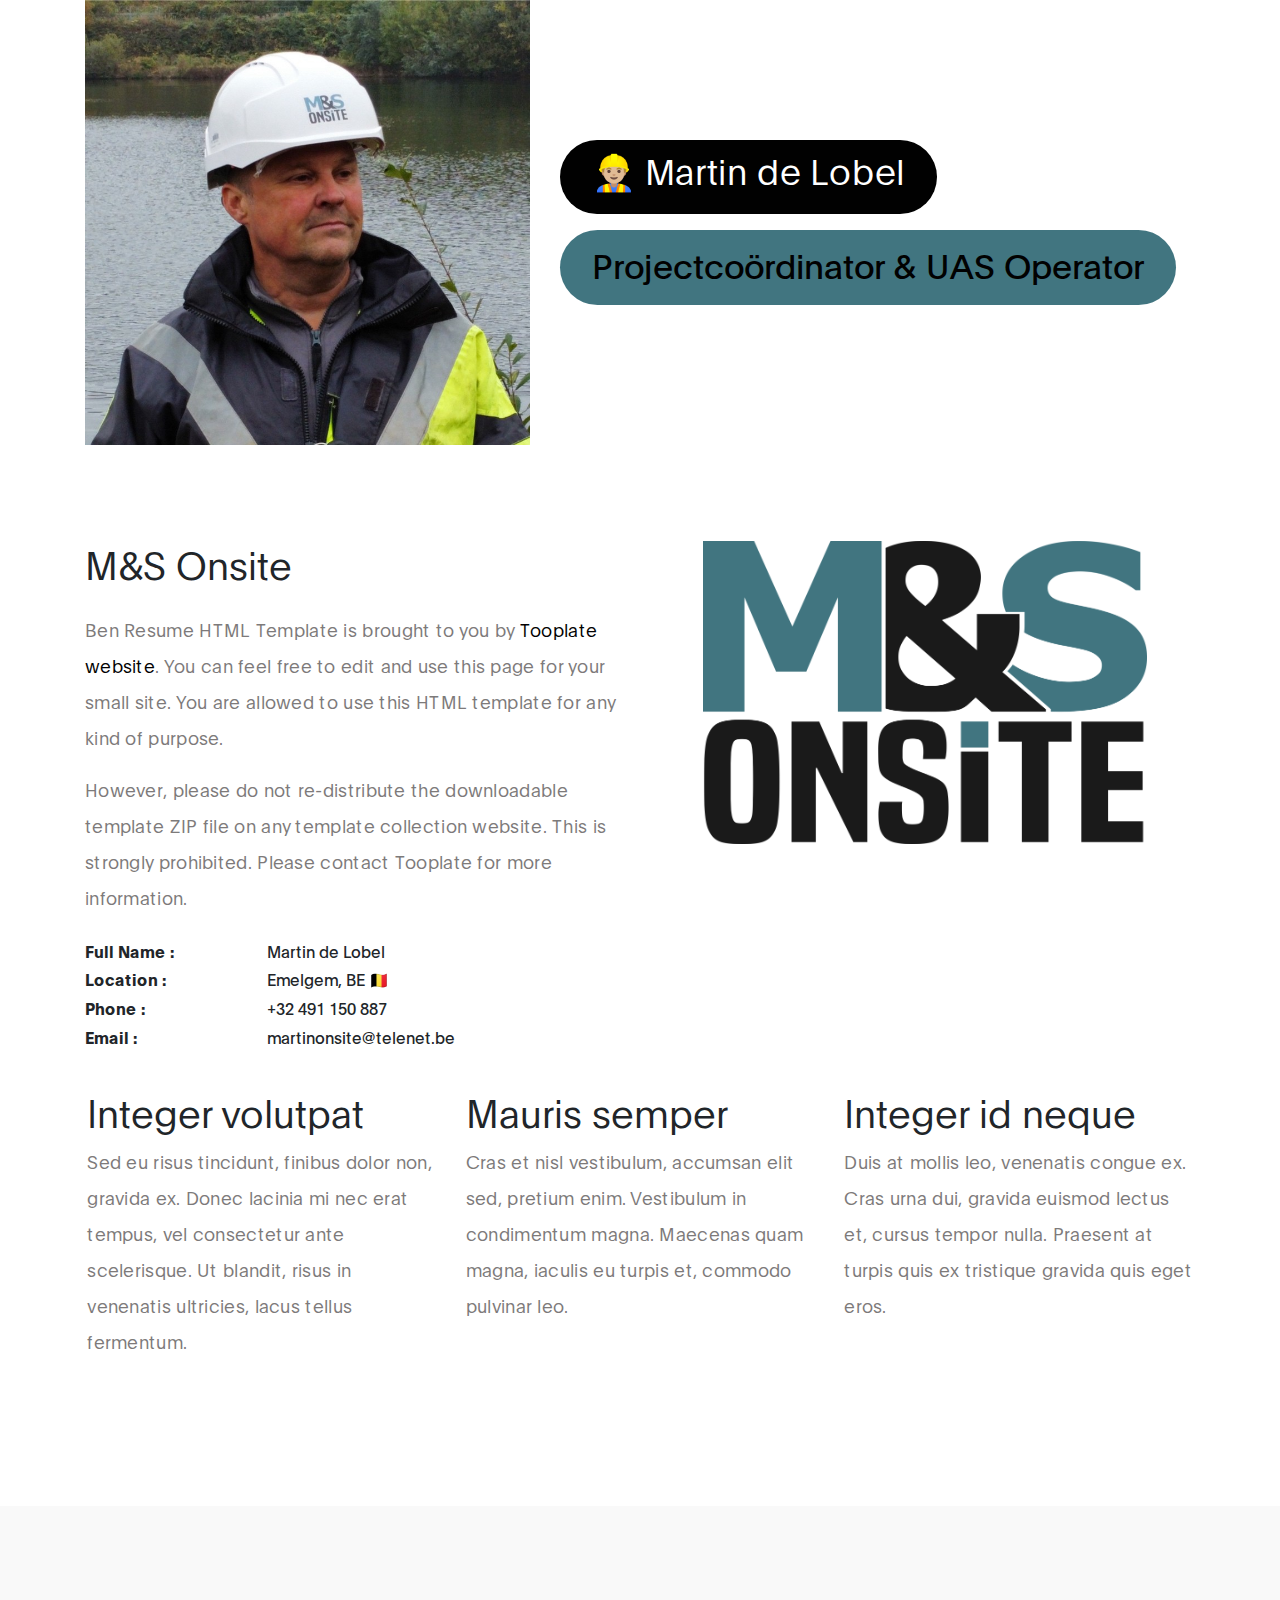
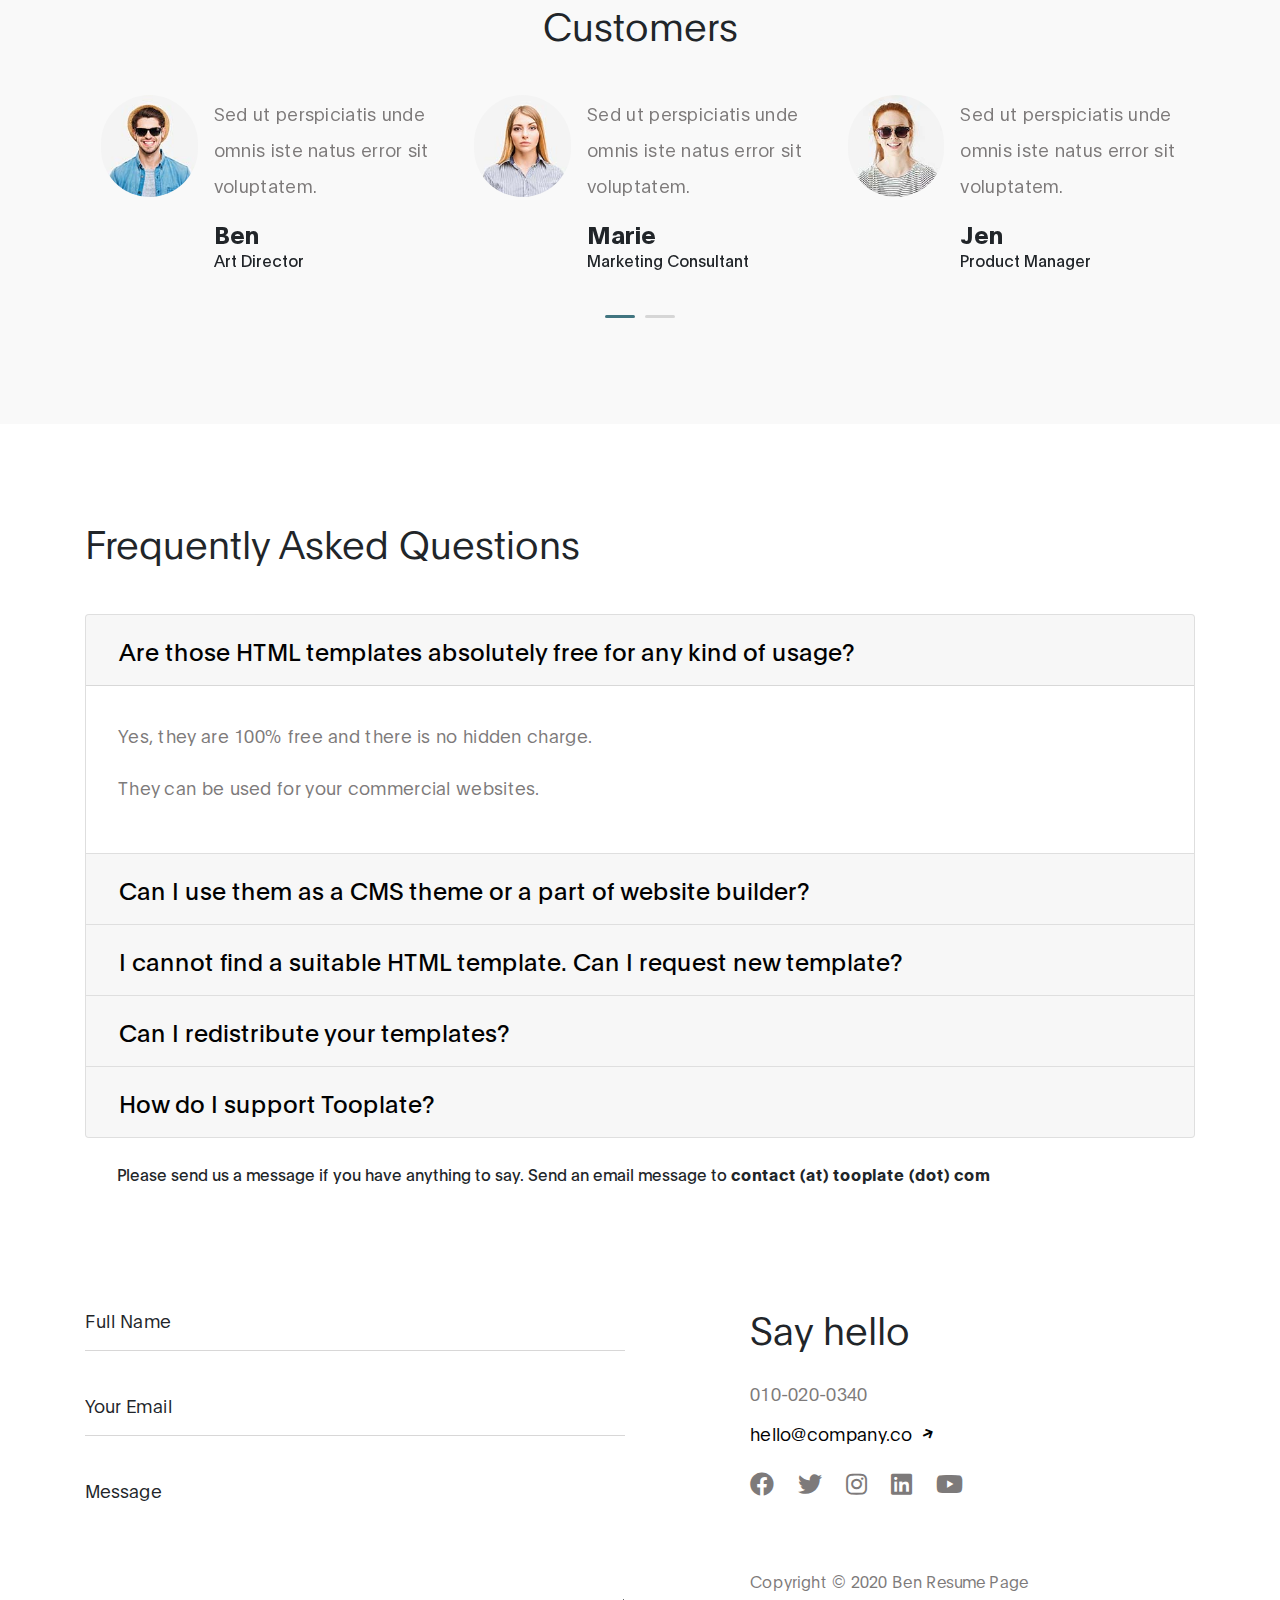
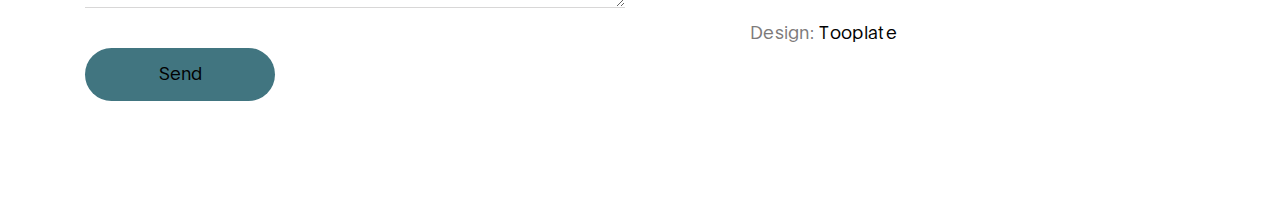
==== msonsitewebsite/index.html @ b3b1da07 "Add files via upload" ====
<!DOCTYPE html>
<html lang="en">
<head>

     <title>M&S Onsite - Profile HTML Page</title>

     <meta charset="UTF-8">
     <meta http-equiv="X-UA-Compatible" content="IE=Edge">
     <meta name="description" content="">
     <meta name="keywords" content="">
     <meta name="author" content="Tooplate">
     <meta name="viewport" content="width=device-width, initial-scale=1, maximum-scale=1">

     <link rel="stylesheet" href="css/bootstrap.min.css">
     <link rel="stylesheet" href="css/all.min.css">
     <link rel="stylesheet" href="css/owl.carousel.min.css">
     <link rel="stylesheet" href="css/owl.theme.default.min.css">

     <!-- MAIN CSS -->
     <link rel="stylesheet" href="css/tooplate-ben-resume-style.css">
<!--
Tooplate 2120 Ben Resume
https://www.tooplate.com/view/2120-ben-resume
-->
</head>

<body data-spy="scroll" data-target="#navbarNav" data-offset="50">

    <!-- MENU BAR -->
    <nav class="navbar navbar-expand-lg">
        <div class="container">

            <a class="navbar-brand" href="#">
                M&S Onsite
            </a>

            <button class="navbar-toggler" type="button" data-toggle="collapse" data-target="#navbarNav" aria-controls="navbarNav" aria-expanded="false" aria-label="Toggle navigation">
                <span class="navbar-toggler-icon"></span>
            </button>

            <div class="collapse navbar-collapse" id="navbarNav">
                <ul class="navbar-nav mx-auto">
                    <li class="nav-item">
                        <a href="#intro" class="nav-link smoothScroll">Introduction</a>
                    </li>

                    <li class="nav-item">
                        <a href="#about" class="nav-link smoothScroll">About Me</a>
                    </li>

                    <li class="nav-item">
                        <a href="#customers" class="nav-link smoothScroll">Customers</a>
                    </li>

                    <li class="nav-item">
                        <a href="#contact" class="nav-link smoothScroll">Contact</a>
                    </li>
                </ul>

                <div class="mt-lg-0 mt-3 mb-4 mb-lg-0">
                    <a href="#" class="custom-btn btn" download>Download CV</a>
                </div>
            </div>

        </div>
    </nav>


    <!-- HERO -->
    <section class="hero d-flex flex-column justify-content-center align-items-center" id="intro">

         <div class="container">
            <div class="row">

                  <div class="mx-auto col-lg-5 col-md-5 col-10">
                      <img src="images/mdl_pf.jpeg" class="img-fluid" alt="Ben Resume HTML Template">
                  </div>

                   <div class="d-flex flex-column justify-content-center align-items-center col-lg-7 col-md-7 col-12">
                        <div class="hero-text">

                            <h1 class="hero-title">👷🏼‍♂️ Martin de Lobel</h1>

                            <a href="#" class="email-link">
                                Projectcoördinator & UAS Operator
                            </a>
                          
                        </div>
                    </div>

            </div>
        </div>
    </section>


    <section class="about section-padding" id="about">
        <div class="container">
            <div class="row">

                <div class="col-lg-6 col-md-6 col-12">
                    <h3 class="mb-4">M&S Onsite</h3>

                    <p>Ben Resume HTML Template is brought to you by <a rel="nofollow" href="https://www.tooplate.com" target="_parent">Tooplate website</a>. You can feel free to edit and use this page for your small site. You are allowed to use this HTML template for any kind of purpose.</p>

                    <p>However, please do not re-distribute the downloadable template ZIP file on any template collection website. This is strongly prohibited. Please contact Tooplate for more information.</p>

                    <ul class="mt-4 mb-5 mb-lg-0 profile-list list-unstyled">
                        <li><strong>Full Name :</strong> Martin de Lobel </li>

                        <li><strong>Location :</strong> Emelgem, BE 🇧🇪</li>

                        <li><strong>Phone :</strong> +32 491 150 887</li>

                        <li><strong>Email :</strong> martinonsite@telenet.be</li>
                    </ul>
                </div>

                <div class="col-lg-5 mx-auto col-md-6 col-12">
                    <img src="images/MsOnsite LogoSpacing.png" class="about-image img-fluid" alt="M&S Onsite logo">
                </div>

            </div>
            <div class="row about-third">
            	<div class="col-lg-4 col-md-4 col-12">
                <h3>Integer volutpat</h3>
                <p>Sed eu risus tincidunt, finibus dolor non, gravida ex. Donec lacinia mi nec erat tempus, vel consectetur ante scelerisque. Ut blandit, risus in venenatis ultricies, lacus tellus fermentum.</p>
                </div>
                <div class="col-lg-4 col-md-4 col-12">
                <h3>Mauris semper</h3>
                <p>Cras et nisl vestibulum, accumsan elit sed, pretium enim. Vestibulum in condimentum magna. Maecenas quam magna, iaculis eu turpis et, commodo pulvinar leo.</p>
                </div>
                <div class="col-lg-4 col-md-4 col-12">
                <h3>Integer id neque</h3>
                <p>Duis at mollis leo, venenatis congue ex. Cras urna dui, gravida euismod lectus et, cursus tempor nulla. Praesent at turpis quis ex tristique gravida quis eget eros.</p>
                </div>
            </div>
        </div>
    </section>


    <!-- Customers -->
     <section class="customers section-padding" id="customers">
          <div class="container">
               <div class="row">

                    <div class="col-12">
                        <h3 class="mb-5 text-center">Customers</h3>

                        <div class="owl-carousel owl-theme" id="customers-carousel">
                            <div class="item">
                                <div class="customers-thumb d-flex">
                                    <div class="customers-image">
                                        <img src="images/customers/customers-image01.jpg" class="img-fluid" alt="customers image">
                                    </div>

                                    <div class="customers-info">
                                        <p>Sed ut perspiciatis unde omnis iste natus error sit voluptatem.</p>

                                        <h6 class="mb-0">Ben</h6>
                                        <span>Art Director</span>
                                    </div>
                                </div>
                            </div>

                            <div class="item">
                                <div class="customers-thumb d-flex">
                                    <div class="customers-image">
                                        <img src="images/customers/customers-image02.jpg" class="img-fluid" alt="customers image">
                                    </div>

                                    <div class="customers-info">
                                        <p>Sed ut perspiciatis unde omnis iste natus error sit voluptatem.</p>

                                        <h6 class="mb-0">Marie</h6>
                                        <span>Marketing Consultant</span>
                                    </div>
                                </div>
                            </div>

                            <div class="item">
                                <div class="customers-thumb d-flex">
                                    <div class="customers-image">
                                        <img src="images/customers/customers-image03.jpg" class="img-fluid" alt="customers image">
                                    </div>

                                    <div class="customers-info">
                                        <p>Sed ut perspiciatis unde omnis iste natus error sit voluptatem.</p>

                                        <h6 class="mb-0">Jen</h6>
                                        <span>Product Manager</span>
                                    </div>
                                </div>
                            </div>

                            <div class="item">
                                <div class="customers-thumb d-flex">
                                    <div class="customers-image">
                                        <img src="images/customers/customers-image04.jpg" class="img-fluid" alt="customers image">
                                    </div>

                                    <div class="customers-info">
                                        <p>Sed ut perspiciatis unde omnis iste natus error sit voluptatem.</p>

                                        <h6 class="mb-0">Wilson</h6>
                                        <span>Web Developer</span>
                                    </div>
                                </div>
                            </div>
                        </div>

                    </div>

               </div>
          </div>
     </section>


     <!-- FAQ -->
     <section class="faq section-padding">
        
        <div class="container">
            
            <div class="row">

                <div class="col-lg-12 col-12">

                    <h3 class="mb-5">Frequently Asked Questions</h3>

                    <div class="accordion" id="accordionExample">
                      <div class="card">
                        <div class="card-header" id="headingOne">
                          <h2 class="mb-0">
                            <button class="btn btn-link" type="button" data-toggle="collapse" data-target="#collapseOne" aria-expanded="true" aria-controls="collapseOne">
                              Are those HTML templates absolutely free for any kind of usage?
                            </button>
                          </h2>
                        </div>

                        <div id="collapseOne" class="collapse show" aria-labelledby="headingOne" data-parent="#accordionExample">
                          <div class="card-body">
                            <p>Yes, they are 100% free and there is no hidden charge.</p>

                            <p>They can be used for your commercial websites.</p>
                          </div>
                        </div>
                      </div>

                      <div class="card">
                        <div class="card-header" id="headingTwo">
                          <h2 class="mb-0">
                            <button class="btn btn-link collapsed" type="button" data-toggle="collapse" data-target="#collapseTwo" aria-expanded="false" aria-controls="collapseTwo">
                              Can I use them as a CMS theme or a part of website builder?
                            </button>
                          </h2>
                        </div>
                        <div id="collapseTwo" class="collapse" aria-labelledby="headingTwo" data-parent="#accordionExample">
                          <div class="card-body">
                            <p>Yes, you can use them.</p>
                          </div>
                        </div>
                      </div>

                      <div class="card">
                        <div class="card-header" id="headingThree">
                          <h2 class="mb-0">
                            <button class="btn btn-link collapsed" type="button" data-toggle="collapse" data-target="#collapseThree" aria-expanded="false" aria-controls="collapseThree">
                              I cannot find a suitable HTML template. Can I request new template?
                            </button>
                          </h2>
                        </div>
                        <div id="collapseThree" class="collapse" aria-labelledby="headingThree" data-parent="#accordionExample">
                          <div class="card-body">
                            <p>Yes, please tell us what you need. We will try our best to fulfill it.</p>
                          </div>
                        </div>
                      </div>

                    <div class="card">
                        <div class="card-header" id="headingFour">
                          <h2 class="mb-0">
                            <button class="btn btn-link collapsed" type="button" data-toggle="collapse" data-target="#collapseFour" aria-expanded="false" aria-controls="collapseFour">
                              Can I redistribute your templates?
                            </button>
                          </h2>
                        </div>
                        <div id="collapseFour" class="collapse" aria-labelledby="headingFour" data-parent="#accordionExample">
                          <div class="card-body">
                            <p>No, this is totally NOT allowed. Please do not redistribute our HTML templates.</p>
                          </div>
                        </div>
                    </div>

                    <div class="card">
                        <div class="card-header" id="headingFive">
                          <h2 class="mb-0">
                            <button class="btn btn-link collapsed" type="button" data-toggle="collapse" data-target="#collapseFive" aria-expanded="false" aria-controls="collapseFive">
                              How do I support Tooplate?
                            </button>
                          </h2>
                        </div>
                        <div id="collapseFive" class="collapse" aria-labelledby="headingFive" data-parent="#accordionExample">
                          <div class="card-body">
                            <p>Please spread a word about Tooplate website to your colleagues and friends.</p>
                          </div>
                        </div>
                    </div>

                    <span class="faq-info-text">Please send us a message if you have anything to say. Send an email message to <strong>contact (at) tooplate (dot) com</strong></span>

                </div>

           	 </div><!-- col -->
        	</div><!-- row -->
        </div><!-- container -->
    </section>


     <section class="contact section-padding pt-0" id="contact">
      <div class="container">
        <div class="row">

          <div class="col-lg-6 col-md-6 col-12">
            <form action="#" method="get" class="contact-form webform"  role="form">
                
                <div class="form-group d-flex flex-column-reverse">
                    <input type="text" class="form-control" name="cf-name" id="cf-name" placeholder="Your Name">

                    <label for="cf-name" class="webform-label">Full Name</label>
                </div>

                <div class="form-group d-flex flex-column-reverse">
                    <input type="email" class="form-control" name="cf-email" id="cf-email" placeholder="Your Email">

                    <label for="cf-email" class="webform-label">Your Email</label>
                </div>

                <div class="form-group d-flex flex-column-reverse">
                    <textarea class="form-control" rows="5" name="cf-message" id="cf-message" placeholder="Your Message"></textarea>

                    <label for="cf-message" class="webform-label">Message</label>
                </div>

                <button type="submit" class="form-control" id="submit-button" name="submit">Send</button>
            </form>
          </div>

            <div class="mx-auto col-lg-4 col-md-6 col-12">
                <h3 class="my-4 pt-4 pt-lg-0">Say hello</h3>

                <p class="mb-1">010-020-0340</p>

                <p>
                    <a href="#">
                        hello@company.co
                    <i class="fas fa-arrow-right custom-icon"></i>
                    </a>
                </p>

                <ul class="social-links mt-2">
                    <li><a href="https://fb.com/tooplate" rel="noopener" class="fab fa-facebook"></a></li>
                    <li><a href="#" rel="noopener" class="fab fa-twitter"></a></li>
                    <li><a href="#" rel="noopener" class="fab fa-instagram"></a></li>
                    <li><a href="#" rel="noopener" class="fab fa-linkedin"></a></li>
                    <li><a href="#" rel="noopener" class="fab fa-youtube"></a></li>
                </ul>
                
              <p class="copyright-text mt-5 pt-3">Copyright &copy; 2020 Ben Resume Page</p>
                
                <p>Design: <a href="https://www.tooplate.com" title="free HTML templates" target="_blank">Tooplate</a></p>
            </div>

        </div>
      </div>
    </section>
     <!-- SCRIPTS -->
     <script src="js/jquery.min.js"></script>
     <script src="js/bootstrap.min.js"></script>
     <script src="js/smoothscroll.js"></script>
     <script src="js/owl.carousel.min.js"></script>
     <script src="js/custom.js"></script>

</body>
</html>
---- msonsitewebsite/css/tooplate-ben-resume-style.css ----
/*

Tooplate 2120 Ben Resume

https://www.tooplate.com/view/2120-ben-resume

*/

  @font-face {
      font-family: 'Plain';
      src: url('../localfonts/Plain-Regular.woff2') format('woff2'),
          url('../localfonts/Plain-Regular.woff') format('woff');
      font-weight: normal;
      font-style: normal;
  }

  @font-face {
      font-family: 'Plain';
      src: url('../localfonts/Plain-Light.woff2') format('woff2'),
          url('../localfonts/Plain-Light.woff') format('woff');
      font-weight: 300;
      font-style: normal;
  }

  @font-face {
      font-family: 'Plain';
      src: url('../localfonts/Plain-Bold.woff2') format('woff2'),
          url('../localfonts/Plain-Bold.woff') format('woff');
      font-weight: bold;
      font-style: normal;
  }

  :root {
    --primary-color:        #417580;
    --white-color:          #ffffff;
    --dark-color:           #010101;
    --menu-bg-color:        #212529;

    --gray-color:           #909090;
    --p-color:              #7d7a7a;

    --base-font-family:     "Plain", -apple-system,BlinkMacSystemFont,"Segoe UI",Roboto,"Helvetica Neue",Arial,"Noto Sans",sans-serif,"Apple Color Emoji","Segoe UI Emoji","Segoe UI Symbol","Noto Color Emoji";
    --font-weight-bold:     600;
    --font-weight-normal:   400;
    --font-weight-light:    300;

    --h1-font-size:         56px;
    --h2-font-size:         48px;
    --h3-font-size:         38px;
    --h4-font-size:         34px;
    --h5-font-size:         30px;
    --h6-font-size:         24px;
    --p-font-size:          18px;
    --base-font-size:       16px;
    --button-font-size:     20px;

    --border-radius-large:  100%;
    --border-radius-medium: 80px;
    --border-radius-small:  40px;
  }


  body {
    font-family: var(--base-font-family);
  }


  /*---------------------------------------
     TYPOGRAPHY              
  -----------------------------------------*/

  h1 {
    font-size: var(--h1-font-size);
  }

  h1,
  h3 {
    font-weight: var(--font-weight-light);
  }

  h2 {
    font-size: var(--h2-font-size);
  }

  h3 {
    font-size: var(--h3-font-size);
  }

  h4 {
    font-size: var(--h4-font-size);
  }

  h5 {
    font-size: var(--h5-font-size);
  }

  h6 {
    font-weight: var(--font-weight-bold);
    font-size: var(--h6-font-size);
  }

  p {
    color: var(--p-color);
    font-size: var(--p-font-size);
    font-weight: var(--font-weight-light);
    letter-spacing: 0.3px;
    line-height: 2em;
  }

  .section-padding {
    padding: 6rem 0;
  }

  .custom-icon {
    font-size: 12px;
    position: relative;
    bottom: 3px;
    left: 5px;
    transform: rotate(-25deg);
  }


  /* CUSTOM BUTTON */
  .custom-btn {
    background: var(--dark-color);
    border: none;
    border-radius: var(--border-radius-medium);
    color: var(--white-color);
    letter-spacing: 0.2px;
    padding: 6px 36px 10px 36px;
    font-size: var(--button-font-size);
    white-space: nowrap;
  }

  .custom-btn:hover,
  .custom-btn:focus {
    color: var(--dark-color);
    background: var(--primary-color);
  }


  /*---------------------------------------
     GENERAL               
  -----------------------------------------*/

  * {
    -webkit-box-sizing: border-box;
    -moz-box-sizing: border-box;
    box-sizing: border-box;
  }

  *::before,
  *::after {
    -webkit-box-sizing: border-box;
    -moz-box-sizing: border-box;
    box-sizing: border-box;
  }

  a {
    color: var(--dark-color);
    text-decoration: none;
    transition: all 0.4s linear;
  }

  a:hover  {
    color: var(--dark-color);
    text-decoration: none;
  }


  /*---------------------------------------
     MENU                
  -----------------------------------------*/

  .navbar {
    background: transparent;
    padding: 0.3rem 1rem;
    transition: all 300ms ease-in-out;
    position: absolute;
    z-index: 99;
    top: 0;
    right: 0;
    left: 0;
    opacity: 0;
  }

  .navbar.scroll {
    background: var(--menu-bg-color);
    padding: 0.5rem 1rem;
    position: fixed;
    opacity: 1;
  }

  .navbar-brand {
    color: var(--white-color);
    font-weight: var(--font-weight-light);
    font-size: var(--h4-font-size);
  }

  .navbar .custom-btn {
    background: var(--primary-color);
    color: var(--dark-color);
  }

  .contact-form #submit-button:hover,
  .navbar .custom-btn:hover {
    background: var(--dark-color);
    color: var(--white-color);
  }

  .navbar-expand-lg .navbar-nav .nav-link {
    margin: 0 1.5rem;
    padding: 0;
  }

  .nav-item .nav-link.active, 
  .nav-item .nav-link:hover {
    color: var(--gray-color);
  }

  .nav-item .nav-link.active, 
  .nav-item .nav-link:hover {
    border-bottom-color: var(--primary-color);
  }

  .nav-link {
    color: var(--gray-color);
    font-weight: var(--font-weight-light);
    font-size: var(--base-font-size);
    border-bottom: 1px solid transparent;
  }

  .navbar-toggler {
    border: 0;
    padding: 0;
    cursor: pointer;
    margin: 0 10px 0 0;
    width: 30px;
    height: 35px;
    outline: none;
  }

  .navbar-toggler:focus {
    outline: none;
  }

  .navbar-toggler[aria-expanded="true"] .navbar-toggler-icon {
    background: transparent;
  }

  .navbar-toggler[aria-expanded="true"] .navbar-toggler-icon::before,
  .navbar-toggler[aria-expanded="true"] .navbar-toggler-icon::after {
    transition: top 300ms 50ms ease, -webkit-transform 300ms 350ms ease;
    transition: top 300ms 50ms ease, transform 300ms 350ms ease;
    transition: top 300ms 50ms ease, transform 300ms 350ms ease, -webkit-transform 300ms 350ms ease;
    top: 0;
  }

  .navbar-toggler[aria-expanded="true"] .navbar-toggler-icon::before {
    transform: rotate(45deg);
  }

  .navbar-toggler[aria-expanded="true"] .navbar-toggler-icon::after {
    transform: rotate(-45deg);
  }


  .navbar-toggler .navbar-toggler-icon {
    background: var(--white-color);
    transition: background 10ms 300ms ease;
    display: block;
    width: 30px;
    height: 2px;
    position: relative;
  }

  .navbar-toggler .navbar-toggler-icon::before,
  .navbar-toggler .navbar-toggler-icon::after {
    transition: top 300ms 350ms ease, -webkit-transform 300ms 50ms ease;
    transition: top 300ms 350ms ease, transform 300ms 50ms ease;
    transition: top 300ms 350ms ease, transform 300ms 50ms ease, -webkit-transform 300ms 50ms ease;
    position: absolute;
    right: 0;
    left: 0;
    background: var(--white-color);
    width: 30px;
    height: 2px;
    content: '';
  }

  .navbar-toggler .navbar-toggler-icon::before {
    top: -8px;
  }

  .navbar-toggler .navbar-toggler-icon::after {
    top: 8px;
  }



  /*---------------------------------------
     HERO                
  -----------------------------------------*/

  .hero-title,
  .email-link {
    background: var(--dark-color);
    border-radius: var(--border-radius-medium);
    color: var(--white-color);
    display: inline-block;
    margin: 0.5rem 0;
    padding: 0.5rem 2rem 1.5rem 2rem;
	font-size: 2.2em;
  }

  .email-link {
    background: var(--primary-color);
    color: var(--dark-color);
    font-size: var(--h4-font-size);
    padding: 0.5rem 2rem 1rem 2rem;
  }

  .email-link:hover {
    background: var(--dark-color);
    color: var(--white-color);
  }


  /*---------------------------------------
     ABOUT                
  -----------------------------------------*/
  
  .about-third {
	  margin: 2.2em -0.8em;
  }

  .about-image {
    border-radius: 0;
  }

  .profile-list li {
    margin: 0.3rem 0;
  }

  .profile-list strong {
    display: inline-block;
    width: 30%;
    margin-right: 1rem;
  }


  /*---------------------------------------
     FAQ                 
  -----------------------------------------*/

  .faq .card-header {
    padding: 0;
  }

  .faq .btn-link {
    color: var(--dark-color);
    font-size: var(--h6-font-size);
    text-align: left;
    display: block;
    width: 100%;
    padding: 1rem 2rem;
  }

  .faq .btn-link:focus, 
  .faq .btn-link:hover {
    color: var(--dark-color);
    text-decoration: none;
  }

  .faq .card-body {
    padding: 2rem;
  }

  .faq-info-text {
    font-size: var(--base-font-size);
    display: block;
    margin: 1.5rem 2rem 0 2rem;
  }


  /*---------------------------------------
     customers               
  -----------------------------------------*/

  .customers {
    background: #f9f9f9;
  }

  .customers-image {
    margin: 0 1rem 1rem 1rem;
  }

  .customers-image img {
    border-radius: var(--border-radius-medium);
  }

  .customers-info {
    width: 100%;
  }

  .customers .owl-theme .owl-nav.disabled+.owl-dots {
    margin-top: 2rem;
  }

  .customers .owl-theme .owl-dots .owl-dot {
    outline: none;
  }

  .customers .owl-theme .owl-dots .owl-dot span {
    width: 30px;
    height: 3px;
    margin: 5px;
  }

  .customers .owl-theme .owl-dots .owl-dot.active span, 
  .customers .owl-theme .owl-dots .owl-dot:hover span {
    background: var(--primary-color);
  }


  /*---------------------------------------
     CONTACT               
  -----------------------------------------*/
  
  .contact-form .form-control {
    background: transparent;
    border: none;
    border-bottom: 1px solid rgba(142, 140, 140, 0.35);
    box-shadow: none;
    border-radius: 0;
    -webkit-appearance: none;
    outline: none;
    color: var(--dark-color);
    font-weight: var(--font-weight-light);
    padding-left: 0;
    cursor: text;
  }

  .contact-form input {
    height: calc(2.25rem + 10px);
  }

  .contact-form .form-group {
    margin: 0 0 1rem;
    position: relative;
  }

  .contact-form .form-control,
  .webform-label {
    transition: all 0.4s;
    touch-action: manipulation;
  }

  .webform-label {
    cursor: text;
    font-size: 12px;
    font-weight: var(--font-weight-light);
    margin-bottom: 5px;
  }

  .contact-form .form-control:placeholder-shown + .webform-label {
    cursor: text;
    max-width: 66.66%;
    white-space: nowrap;
    overflow: hidden;
    text-overflow: ellipsis;
    transform-origin: left bottom;
    transform: translate(0, 2.125rem) scale(1.5);
  }

  .contact-form ::-webkit-input-placeholder {
    opacity: 0;
    transition: inherit;
    color: var(--dark-color);
  }

  .contact-form ::-moz-placeholder {
    opacity: 0;
    transition: inherit;
    color: var(--dark-color);
  }

  .contact-form .form-control:focus::-webkit-input-placeholder {
    opacity: 1;
  }

  .contact-form .form-control:focus::-moz-placeholder {
    opacity: 1;
  }

  .contact-form .form-control:not(:placeholder-shown) + .webform-label,
  .contact-form .form-control:focus + .webform-label {
    transform: translate(0, 0) scale(1);
    cursor: pointer;
    color: var(--gray-color);
  }

  .contact-form #submit-button {
    background: var(--primary-color);
    border: none;
    border-radius: var(--border-radius-medium);
    color: var(--dark-color);
    cursor: pointer;
    font-size: var(--p-font-size);
    line-height: 0;
    margin-top: 2.5rem;
    padding: 1.5rem 1.8rem 1.8rem 1.8rem;
    white-space: nowrap;
    max-width: 190px;
  }

  .copyright-text {
    font-size: var(--base-font-size);
  }


  /*---------------------------------------
     SOCIAL LINKS              
  -----------------------------------------*/

  .social-links {
    margin: 40px 0;
    padding: 0;
  }

  .social-links li {
    display: inline-block;
    list-style: none;
  }

  .social-links a {
    display: inline-block;
    color: var(--p-color);
    font-size: var(--h6-font-size);
    margin: 5px 20px 5px 0;
  }

  .social-links a:hover {
    color: var(--dark-color);
  }


  /*---------------------------------------
     RESPONSIVE STYLES              
  -----------------------------------------*/

  @media screen and (max-width: 1200px) {
    h1 {
        font-size: 42px;
    }

    h2 {
        font-size: 36px;
    }

    h3 {
        font-size: 32px;
    }

    h4 {
        font-size: 28px;
    }

    .email-link {
      font-size: 28px;
    }
  }

  @media screen and (max-width: 992px) {

    .hero-title {
      font-size: 1.8em;
      padding-bottom: 1rem;
    }

    .email-link {
      font-size: 22px;
      padding: 0.5rem 2rem 0.7rem 2rem;
    }
  }

  @media screen and (max-width: 991px) {
    .navbar-nav {
      margin: 1rem 0;
    }

    .navbar-expand-lg .navbar-nav .nav-link {
      display: inline-block;
      margin: 5px 0.5rem;
    }
  }

  @media screen and (max-width: 768px) {

    .hero-text {
      position: relative;
      top: 1.5rem;
    }
  }

  @media screen and (max-width: 480px) {

    .hero-title {
      font-size: 26px;
    }

    .email-link {
      font-size: 20px;
      padding: 0.3rem 2rem 0.6rem 2rem;
    }
  }
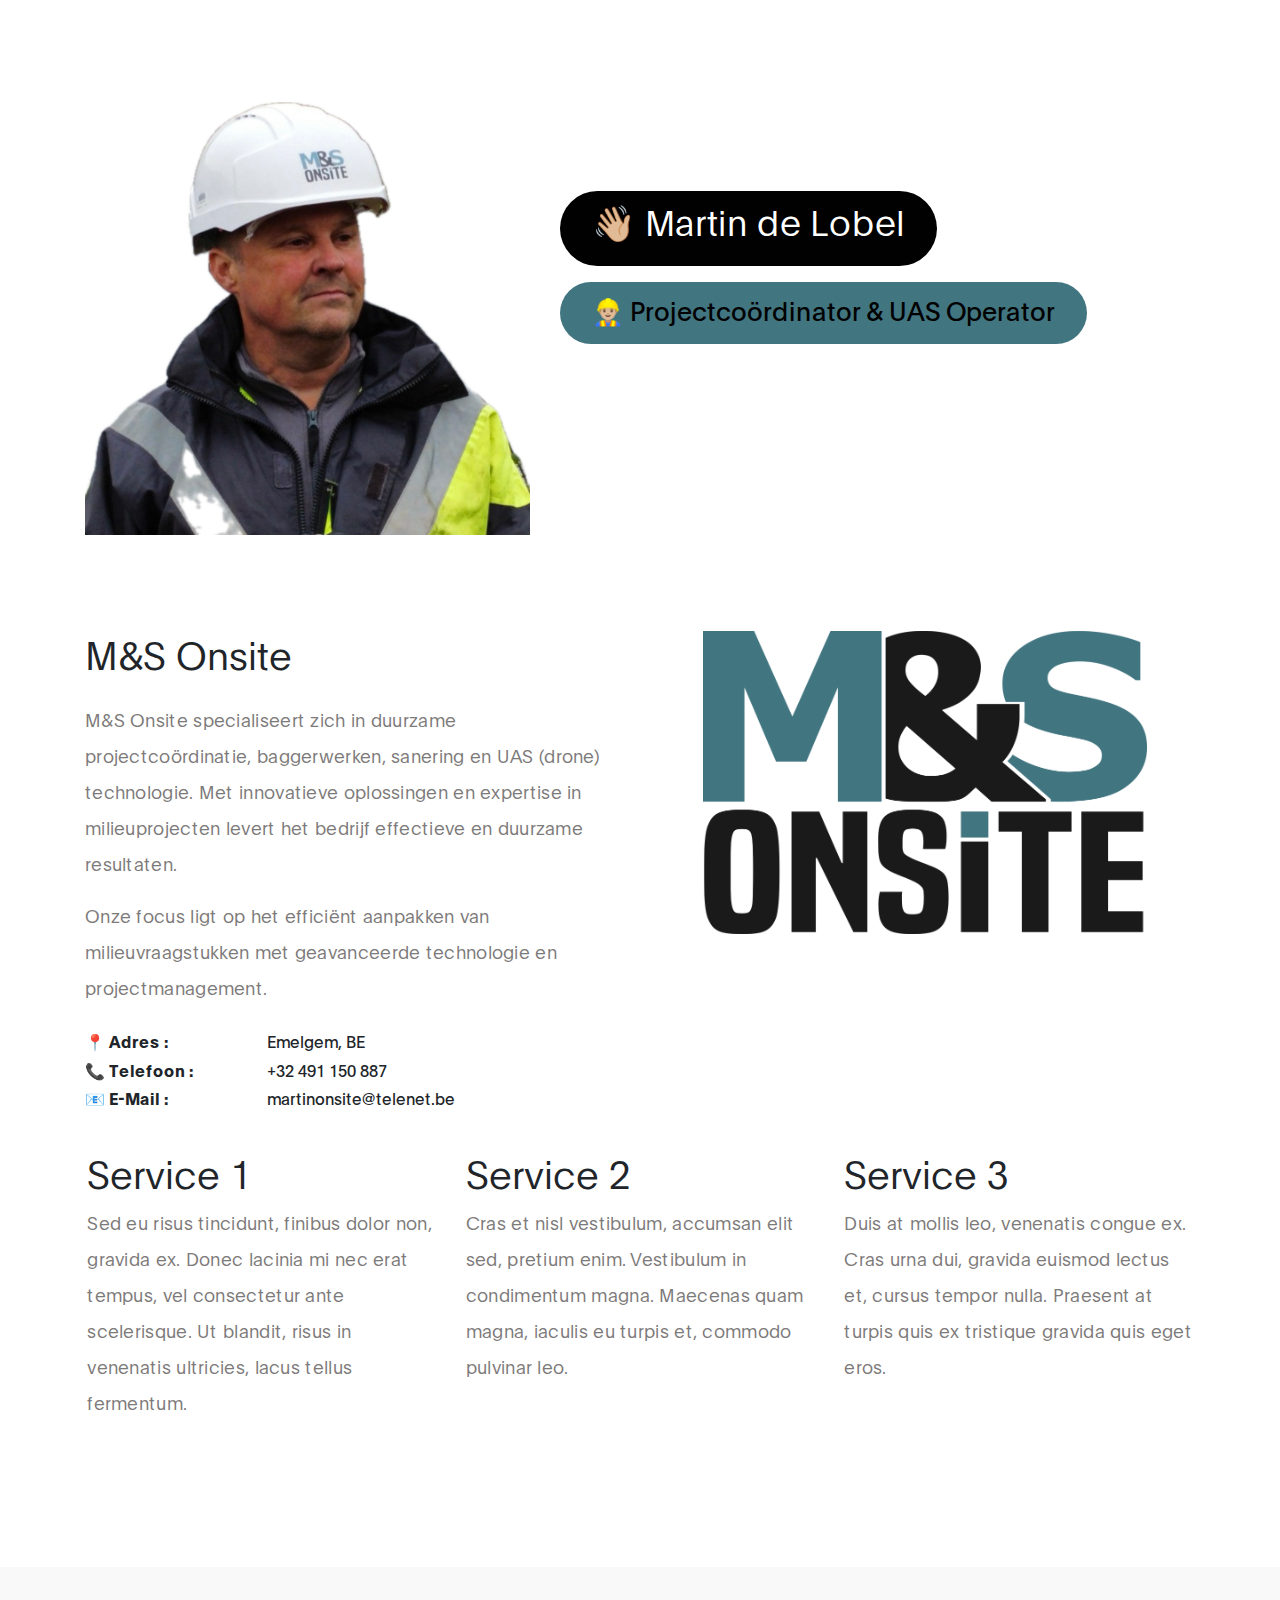
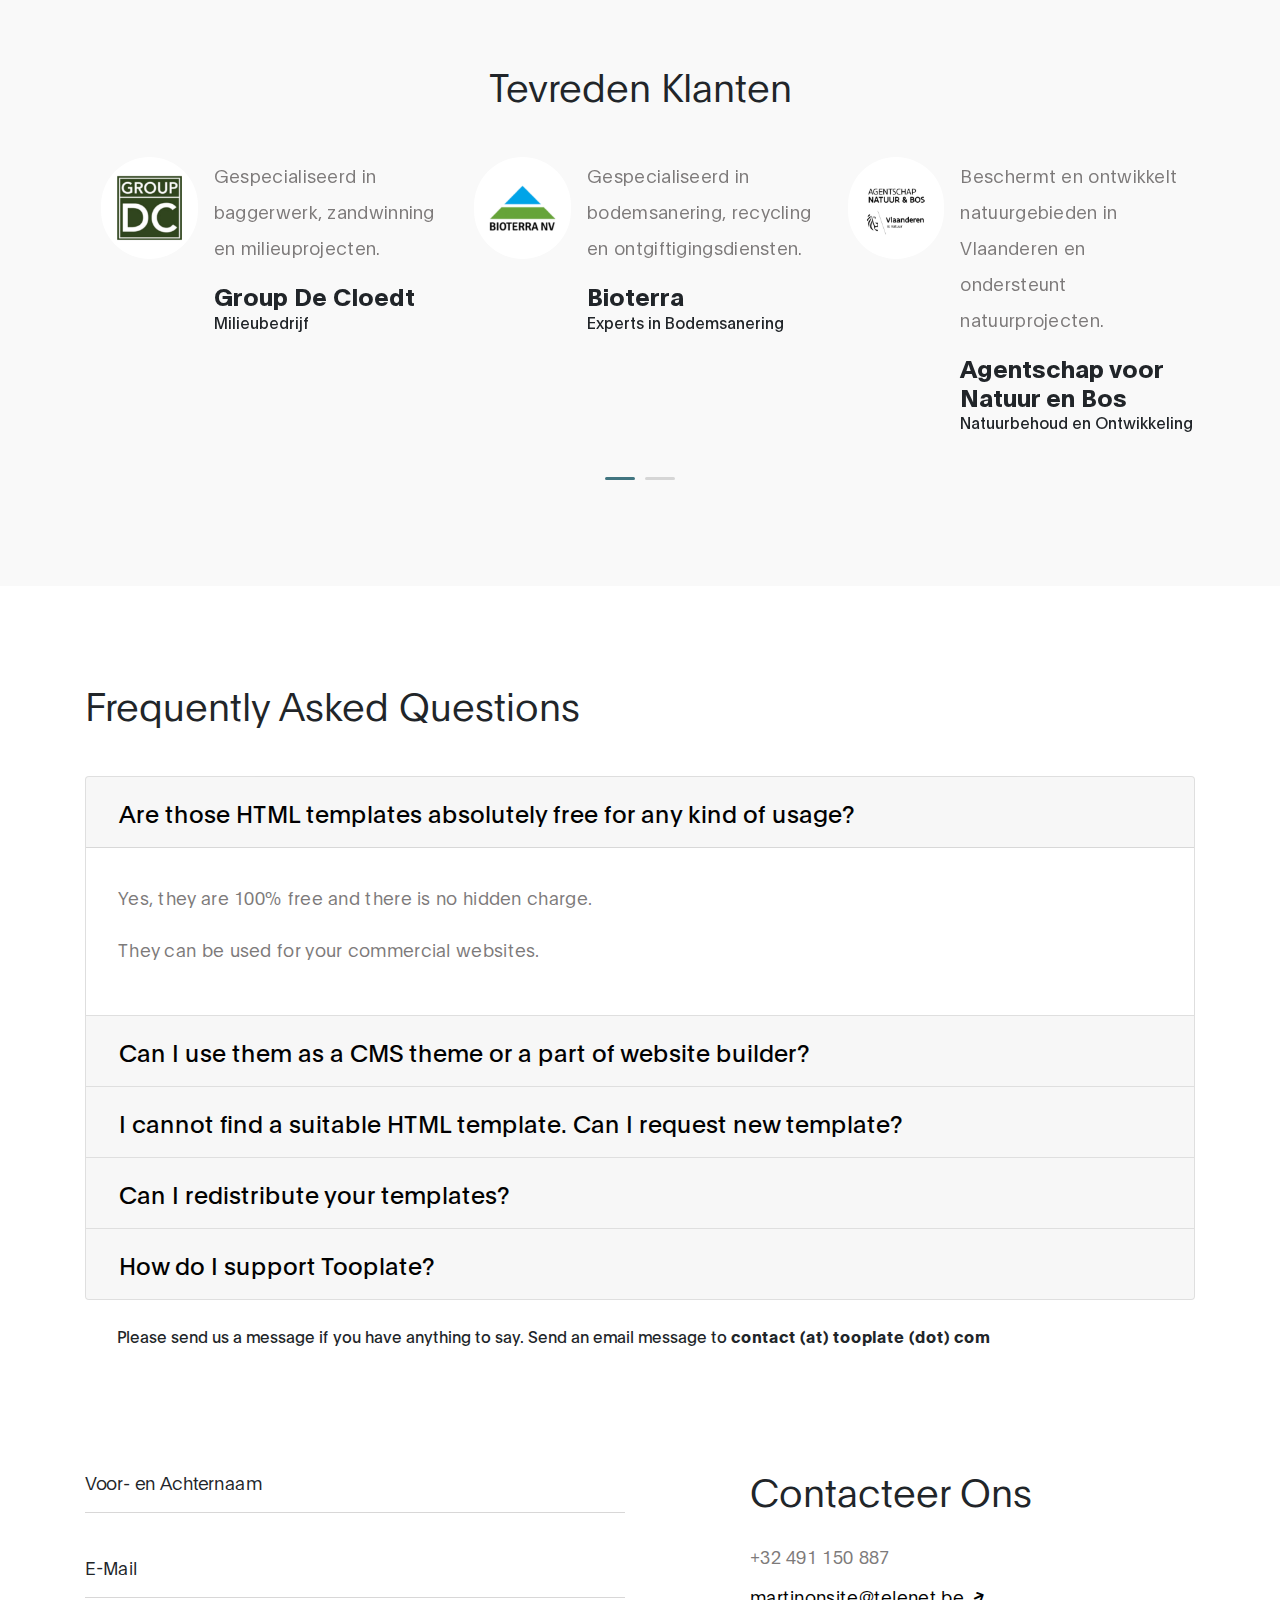
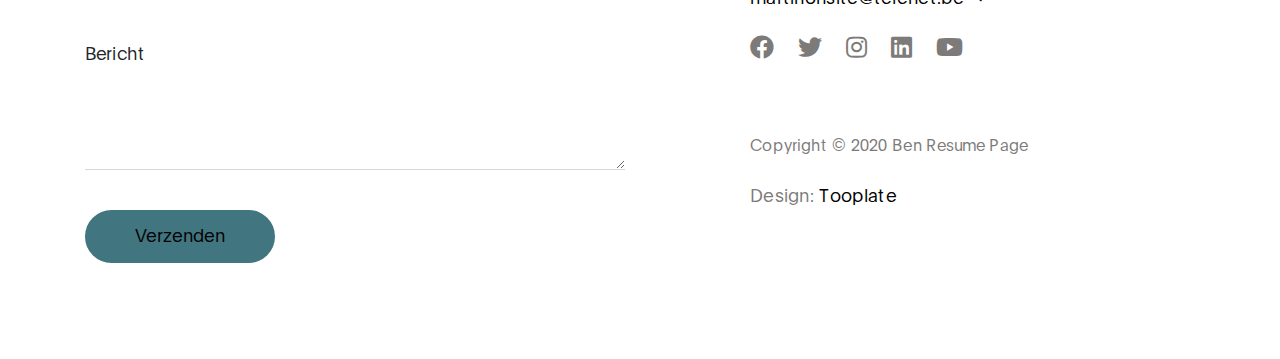
==== commit 9f439844: "changes v1" ====
--- a/msonsitewebsite/index.html
+++ b/msonsitewebsite/index.html
@@ -73,16 +73,16 @@
             <div class="row">
 
                   <div class="mx-auto col-lg-5 col-md-5 col-10">
-                      <img src="images/mdl_pf.jpeg" class="img-fluid" alt="Ben Resume HTML Template">
+                      <img src="images/mdl.jpg" class="img-fluid" alt="MdL Photo">
                   </div>
 
                    <div class="d-flex flex-column justify-content-center align-items-center col-lg-7 col-md-7 col-12">
                         <div class="hero-text">
 
-                            <h1 class="hero-title">👷🏼‍♂️ Martin de Lobel</h1>
+                            <h1 class="hero-title">👋🏼 Martin de Lobel</h1>
 
                             <a href="#" class="email-link">
-                                Projectcoördinator & UAS Operator
+                              👷🏼‍♂️ Projectcoördinator & UAS Operator
                             </a>
                           
                         </div>
@@ -100,18 +100,17 @@
                 <div class="col-lg-6 col-md-6 col-12">
                     <h3 class="mb-4">M&S Onsite</h3>
 
-                    <p>Ben Resume HTML Template is brought to you by <a rel="nofollow" href="https://www.tooplate.com" target="_parent">Tooplate website</a>. You can feel free to edit and use this page for your small site. You are allowed to use this HTML template for any kind of purpose.</p>
-
-                    <p>However, please do not re-distribute the downloadable template ZIP file on any template collection website. This is strongly prohibited. Please contact Tooplate for more information.</p>
+                    <p>M&S Onsite specialiseert zich in duurzame projectcoördinatie, baggerwerken, sanering en UAS (drone) technologie. Met innovatieve oplossingen en expertise in milieuprojecten levert het bedrijf effectieve en duurzame resultaten. </p>
+
+                    <p>Onze focus ligt op het efficiënt aanpakken van milieuvraagstukken met geavanceerde technologie en projectmanagement.</p>
 
                     <ul class="mt-4 mb-5 mb-lg-0 profile-list list-unstyled">
-                        <li><strong>Full Name :</strong> Martin de Lobel </li>
-
-                        <li><strong>Location :</strong> Emelgem, BE 🇧🇪</li>
-
-                        <li><strong>Phone :</strong> +32 491 150 887</li>
-
-                        <li><strong>Email :</strong> martinonsite@telenet.be</li>
+
+                        <li><strong>📍 Adres :</strong> Emelgem, BE</li>
+
+                        <li><strong>📞 Telefoon :</strong> +32 491 150 887</li>
+
+                        <li><strong>📧 E-Mail :</strong> martinonsite@telenet.be</li>
                     </ul>
                 </div>
 
@@ -122,15 +121,15 @@
             </div>
             <div class="row about-third">
             	<div class="col-lg-4 col-md-4 col-12">
-                <h3>Integer volutpat</h3>
+                <h3>Service 1</h3>
                 <p>Sed eu risus tincidunt, finibus dolor non, gravida ex. Donec lacinia mi nec erat tempus, vel consectetur ante scelerisque. Ut blandit, risus in venenatis ultricies, lacus tellus fermentum.</p>
                 </div>
                 <div class="col-lg-4 col-md-4 col-12">
-                <h3>Mauris semper</h3>
+                <h3>Service 2</h3>
                 <p>Cras et nisl vestibulum, accumsan elit sed, pretium enim. Vestibulum in condimentum magna. Maecenas quam magna, iaculis eu turpis et, commodo pulvinar leo.</p>
                 </div>
                 <div class="col-lg-4 col-md-4 col-12">
-                <h3>Integer id neque</h3>
+                <h3>Service 3</h3>
                 <p>Duis at mollis leo, venenatis congue ex. Cras urna dui, gravida euismod lectus et, cursus tempor nulla. Praesent at turpis quis ex tristique gravida quis eget eros.</p>
                 </div>
             </div>
@@ -144,20 +143,20 @@
                <div class="row">
 
                     <div class="col-12">
-                        <h3 class="mb-5 text-center">Customers</h3>
+                        <h3 class="mb-5 text-center">Tevreden Klanten</h3>
 
                         <div class="owl-carousel owl-theme" id="customers-carousel">
                             <div class="item">
                                 <div class="customers-thumb d-flex">
                                     <div class="customers-image">
-                                        <img src="images/customers/customers-image01.jpg" class="img-fluid" alt="customers image">
+                                        <img src="images/customers/groupdecloedt.png" class="img-fluid" alt="customers image">
                                     </div>
 
                                     <div class="customers-info">
-                                        <p>Sed ut perspiciatis unde omnis iste natus error sit voluptatem.</p>
-
-                                        <h6 class="mb-0">Ben</h6>
-                                        <span>Art Director</span>
+                                        <p>Gespecialiseerd in baggerwerk, zandwinning en milieuprojecten.</p>
+
+                                        <h6 class="mb-0">Group De Cloedt</h6>
+                                        <span>Milieubedrijf</span>
                                     </div>
                                 </div>
                             </div>
@@ -165,14 +164,14 @@
                             <div class="item">
                                 <div class="customers-thumb d-flex">
                                     <div class="customers-image">
-                                        <img src="images/customers/customers-image02.jpg" class="img-fluid" alt="customers image">
+                                        <img src="images/customers/bioterra.png" class="img-fluid" alt="customers image">
                                     </div>
 
                                     <div class="customers-info">
-                                        <p>Sed ut perspiciatis unde omnis iste natus error sit voluptatem.</p>
-
-                                        <h6 class="mb-0">Marie</h6>
-                                        <span>Marketing Consultant</span>
+                                        <p>Gespecialiseerd in bodemsanering, recycling en ontgiftigingsdiensten.</p>
+
+                                        <h6 class="mb-0">Bioterra</h6>
+                                        <span>Experts in Bodemsanering</span>
                                     </div>
                                 </div>
                             </div>
@@ -180,14 +179,14 @@
                             <div class="item">
                                 <div class="customers-thumb d-flex">
                                     <div class="customers-image">
-                                        <img src="images/customers/customers-image03.jpg" class="img-fluid" alt="customers image">
+                                        <img src="images/customers/agentschapnatuur.png" class="img-fluid" alt="customers image">
                                     </div>
 
                                     <div class="customers-info">
-                                        <p>Sed ut perspiciatis unde omnis iste natus error sit voluptatem.</p>
-
-                                        <h6 class="mb-0">Jen</h6>
-                                        <span>Product Manager</span>
+                                        <p>Beschermt en ontwikkelt natuurgebieden in Vlaanderen en ondersteunt natuurprojecten.</p>
+
+                                        <h6 class="mb-0">Agentschap voor Natuur en Bos</h6>
+                                        <span>Natuurbehoud en Ontwikkeling</span>
                                     </div>
                                 </div>
                             </div>
@@ -195,17 +194,33 @@
                             <div class="item">
                                 <div class="customers-thumb d-flex">
                                     <div class="customers-image">
-                                        <img src="images/customers/customers-image04.jpg" class="img-fluid" alt="customers image">
+                                        <img src="images/customers/vlaamsewaterweg.png" class="img-fluid" alt="customers image">
                                     </div>
 
                                     <div class="customers-info">
-                                        <p>Sed ut perspiciatis unde omnis iste natus error sit voluptatem.</p>
-
-                                        <h6 class="mb-0">Wilson</h6>
-                                        <span>Web Developer</span>
+                                        <p>Beheert en ontwikkelt de waterwegen voor duurzame scheepvaart en watergebonden activiteiten.</p>
+
+                                        <h6 class="mb-0">De Vlaamse Waterweg</h6>
+                                        <span>Duurzaam Waterbeheer</span>
                                     </div>
                                 </div>
                             </div>
+
+                            <div class="item">
+                              <div class="customers-thumb d-flex">
+                                  <div class="customers-image">
+                                      <img src="images/customers/hdr.png" class="img-fluid" alt="customers image">
+                                  </div>
+
+                                  <div class="customers-info">
+                                      <p>Antwerpse expert in waterbouwwerken, grondwerken, en materiaalverhuur.</p>
+
+                                      <h6 class="mb-0">Heyrman - De Roeck</h6>
+                                      <span>Waterbouwexpertise</span>
+                                  </div>
+                              </div>
+                          </div>
+
                         </div>
 
                     </div>
@@ -325,39 +340,39 @@
                 <div class="form-group d-flex flex-column-reverse">
                     <input type="text" class="form-control" name="cf-name" id="cf-name" placeholder="Your Name">
 
-                    <label for="cf-name" class="webform-label">Full Name</label>
+                    <label for="cf-name" class="webform-label">Voor- en Achternaam</label>
                 </div>
 
                 <div class="form-group d-flex flex-column-reverse">
                     <input type="email" class="form-control" name="cf-email" id="cf-email" placeholder="Your Email">
 
-                    <label for="cf-email" class="webform-label">Your Email</label>
+                    <label for="cf-email" class="webform-label">E-Mail</label>
                 </div>
 
                 <div class="form-group d-flex flex-column-reverse">
                     <textarea class="form-control" rows="5" name="cf-message" id="cf-message" placeholder="Your Message"></textarea>
 
-                    <label for="cf-message" class="webform-label">Message</label>
-                </div>
-
-                <button type="submit" class="form-control" id="submit-button" name="submit">Send</button>
+                    <label for="cf-message" class="webform-label">Bericht</label>
+                </div>
+
+                <button type="submit" class="form-control" id="submit-button" name="submit">Verzenden</button>
             </form>
           </div>
 
             <div class="mx-auto col-lg-4 col-md-6 col-12">
-                <h3 class="my-4 pt-4 pt-lg-0">Say hello</h3>
-
-                <p class="mb-1">010-020-0340</p>
+                <h3 class="my-4 pt-4 pt-lg-0">Contacteer Ons</h3>
+
+                <p class="mb-1">+32 491 150 887</p>
 
                 <p>
                     <a href="#">
-                        hello@company.co
+                        martinonsite@telenet.be
                     <i class="fas fa-arrow-right custom-icon"></i>
                     </a>
                 </p>
 
                 <ul class="social-links mt-2">
-                    <li><a href="https://fb.com/tooplate" rel="noopener" class="fab fa-facebook"></a></li>
+                    <li><a href="https://www.facebook.com/people/MS-Onsite/61561631330027/" rel="noopener" class="fab fa-facebook"></a></li>
                     <li><a href="#" rel="noopener" class="fab fa-twitter"></a></li>
                     <li><a href="#" rel="noopener" class="fab fa-instagram"></a></li>
                     <li><a href="#" rel="noopener" class="fab fa-linkedin"></a></li>
--- a/msonsitewebsite/css/tooplate-ben-resume-style.css
+++ b/msonsitewebsite/css/tooplate-ben-resume-style.css
@@ -316,7 +316,8 @@
   .email-link {
     background: var(--primary-color);
     color: var(--dark-color);
-    font-size: var(--h4-font-size);
+    font-size: 1.6em;
+    /*font-size:*var(--h4-font-size)*/
     padding: 0.5rem 2rem 1rem 2rem;
   }
 
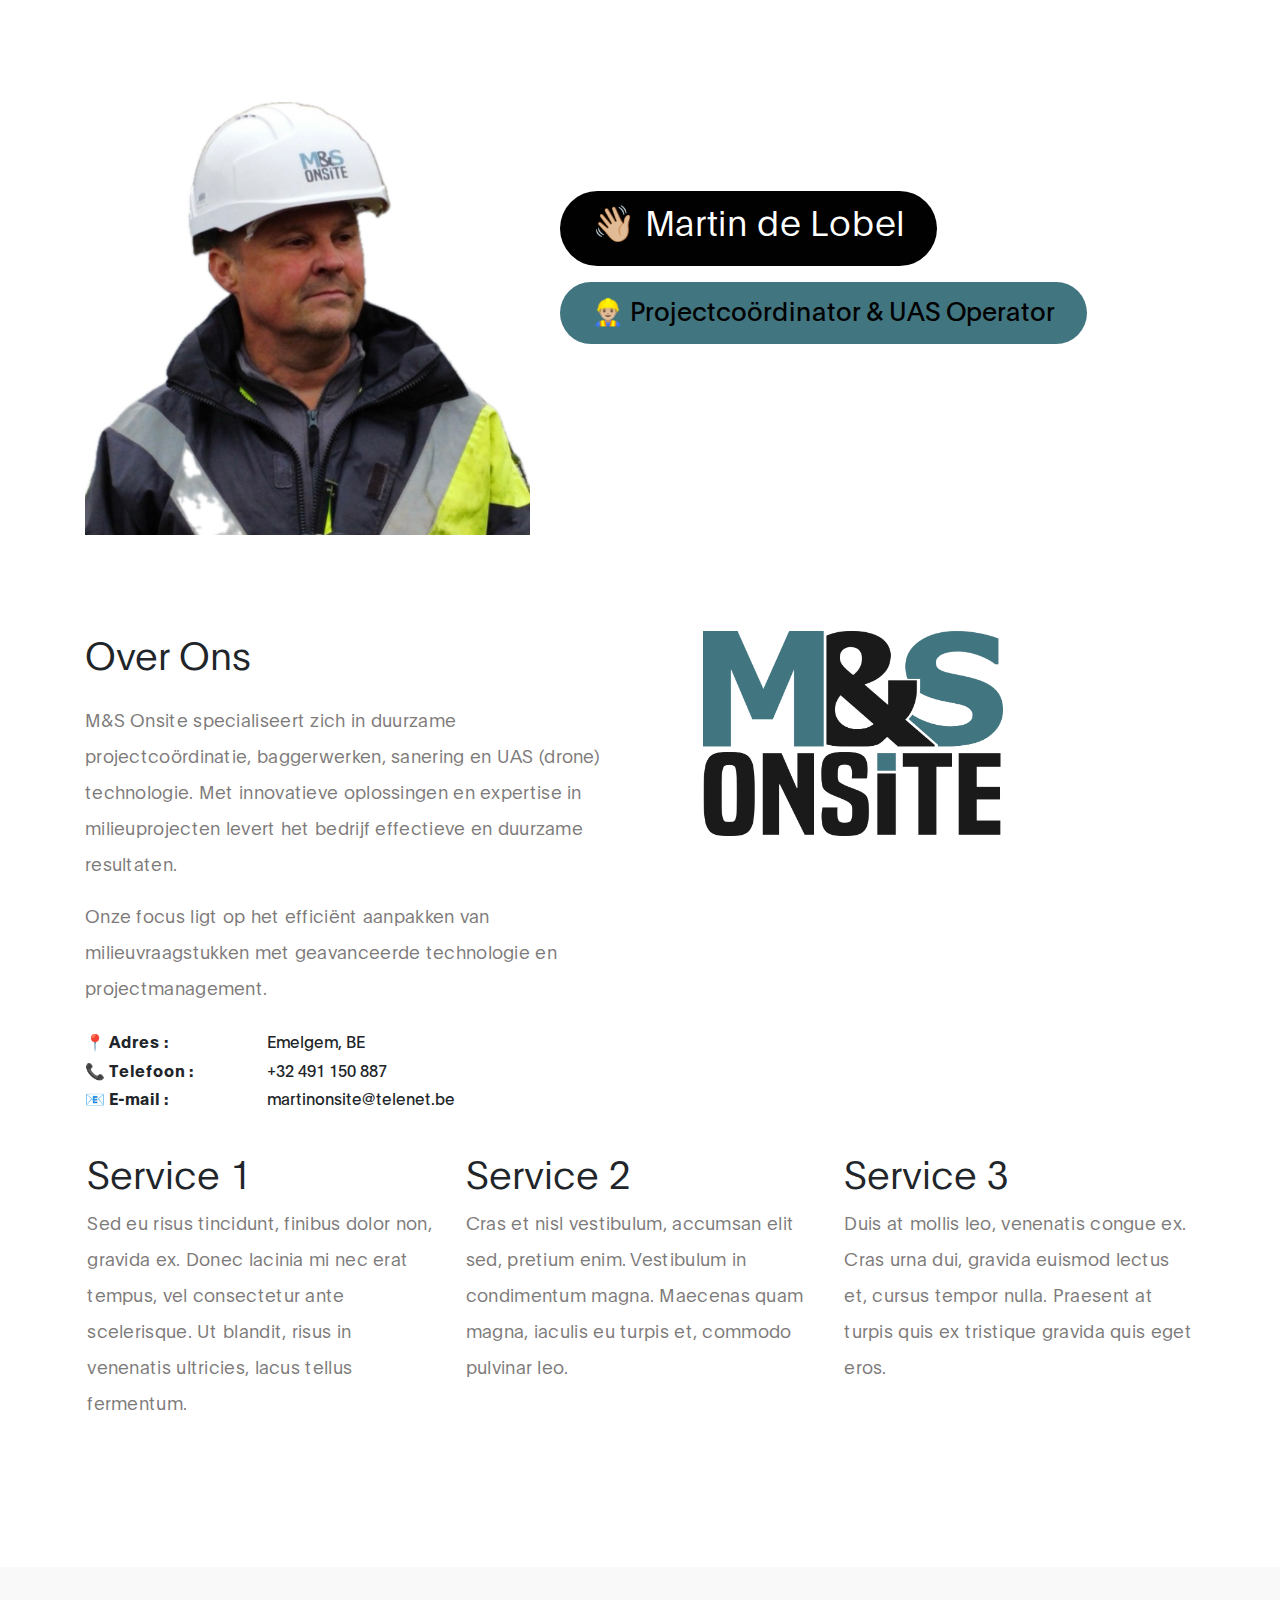
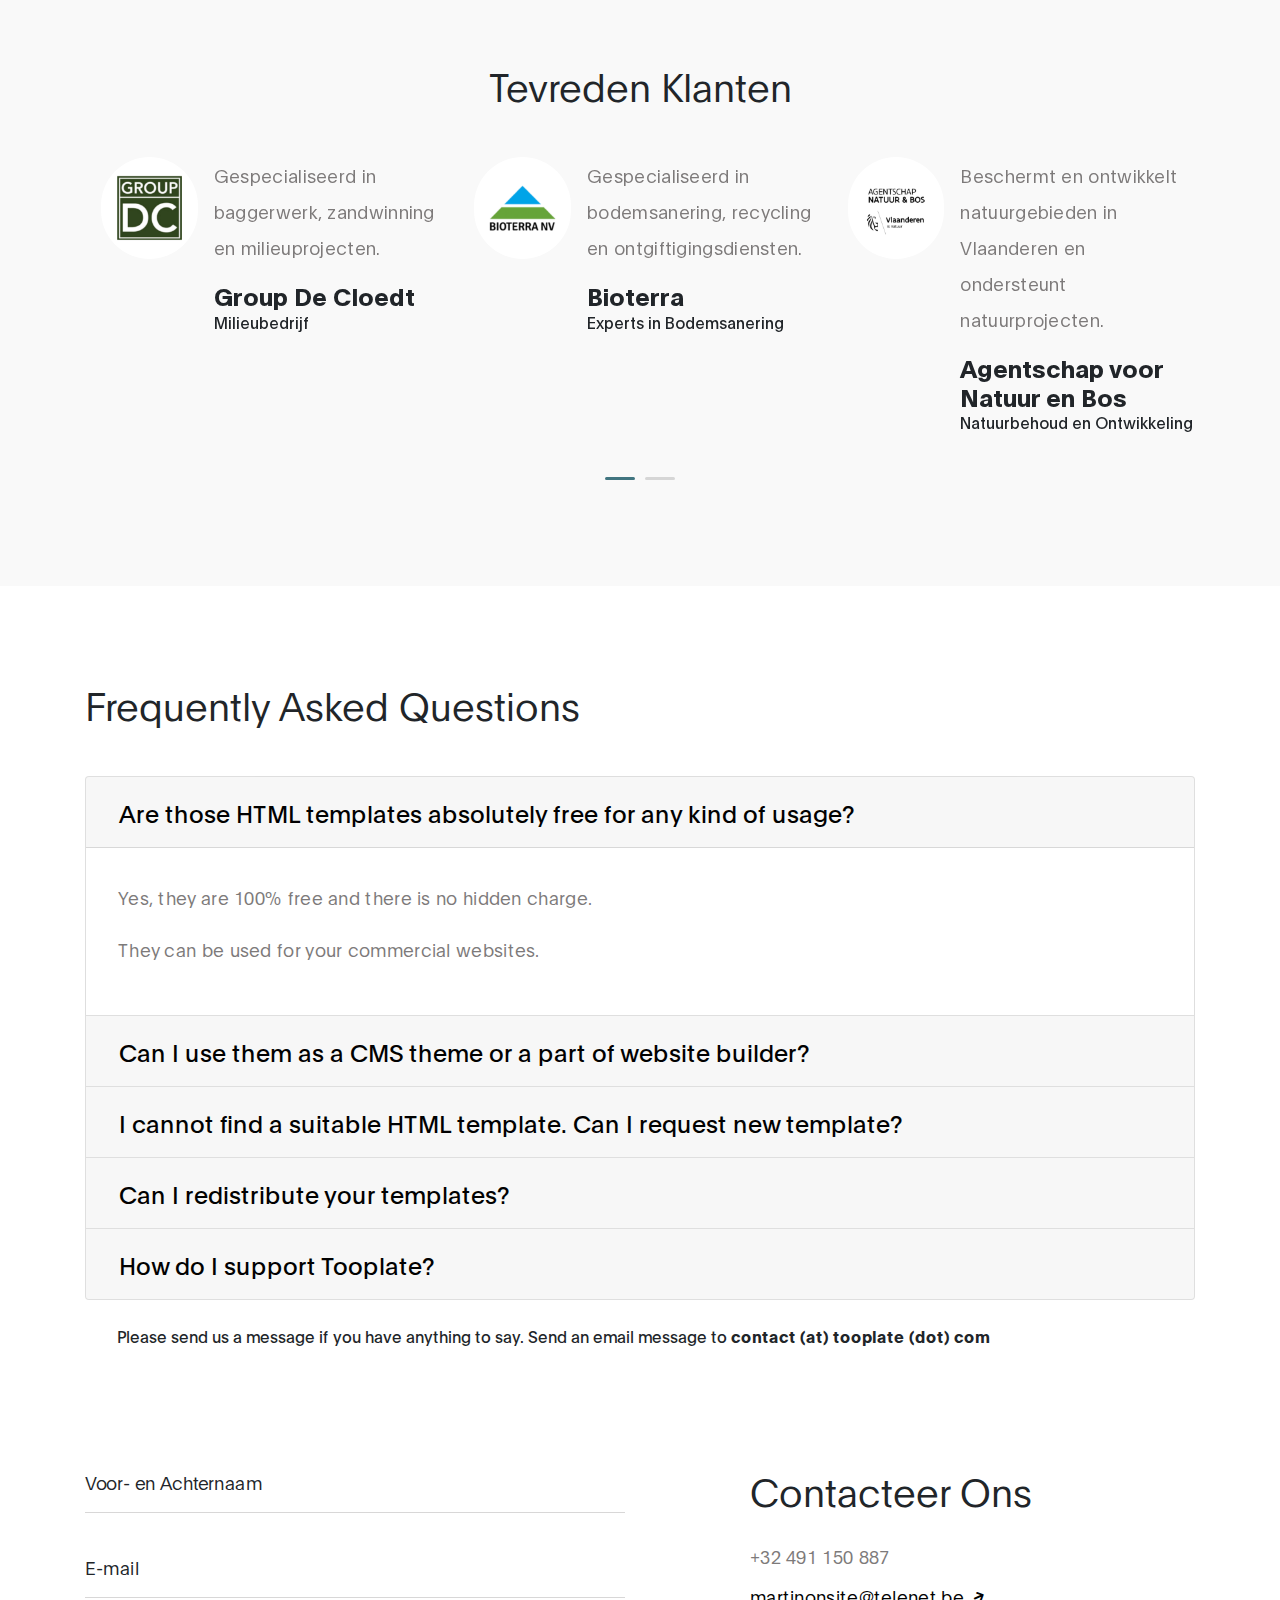
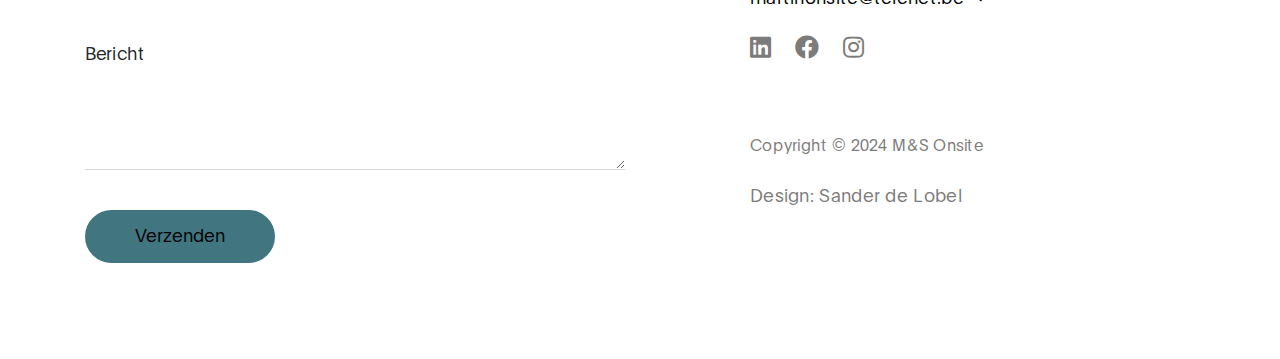
==== commit 9b514202: "v1.2" ====
--- a/msonsitewebsite/index.html
+++ b/msonsitewebsite/index.html
@@ -41,15 +41,15 @@
             <div class="collapse navbar-collapse" id="navbarNav">
                 <ul class="navbar-nav mx-auto">
                     <li class="nav-item">
-                        <a href="#intro" class="nav-link smoothScroll">Introduction</a>
+                        <a href="#intro" class="nav-link smoothScroll">Introductie</a>
                     </li>
 
                     <li class="nav-item">
-                        <a href="#about" class="nav-link smoothScroll">About Me</a>
+                        <a href="#about" class="nav-link smoothScroll">Over Ons</a>
                     </li>
 
                     <li class="nav-item">
-                        <a href="#customers" class="nav-link smoothScroll">Customers</a>
+                        <a href="#customers" class="nav-link smoothScroll">Klanten</a>
                     </li>
 
                     <li class="nav-item">
@@ -81,9 +81,7 @@
 
                             <h1 class="hero-title">👋🏼 Martin de Lobel</h1>
 
-                            <a href="#" class="email-link">
-                              👷🏼‍♂️ Projectcoördinator & UAS Operator
-                            </a>
+                            <a href="#" class="email-link">👷🏼‍♂️ Projectcoördinator & UAS Operator</a>
                           
                         </div>
                     </div>
@@ -98,7 +96,7 @@
             <div class="row">
 
                 <div class="col-lg-6 col-md-6 col-12">
-                    <h3 class="mb-4">M&S Onsite</h3>
+                    <h3 class="mb-4">Over Ons</h3>
 
                     <p>M&S Onsite specialiseert zich in duurzame projectcoördinatie, baggerwerken, sanering en UAS (drone) technologie. Met innovatieve oplossingen en expertise in milieuprojecten levert het bedrijf effectieve en duurzame resultaten. </p>
 
@@ -110,12 +108,13 @@
 
                         <li><strong>📞 Telefoon :</strong> +32 491 150 887</li>
 
-                        <li><strong>📧 E-Mail :</strong> martinonsite@telenet.be</li>
+                        <li><strong>📧 E-mail :</strong> martinonsite@telenet.be</li>
                     </ul>
                 </div>
 
                 <div class="col-lg-5 mx-auto col-md-6 col-12">
-                    <img src="images/MsOnsite LogoSpacing.png" class="about-image img-fluid" alt="M&S Onsite logo">
+                    <img src="images/MsOnsite LogoSpacing.png" class="about-image img-fluid" alt="M&S Onsite logo" style="width: 300px; height: auto;">
+
                 </div>
 
             </div>
@@ -338,19 +337,19 @@
             <form action="#" method="get" class="contact-form webform"  role="form">
                 
                 <div class="form-group d-flex flex-column-reverse">
-                    <input type="text" class="form-control" name="cf-name" id="cf-name" placeholder="Your Name">
+                    <input type="text" class="form-control" name="cf-name" id="cf-name" placeholder="Voor- en Achternaam">
 
                     <label for="cf-name" class="webform-label">Voor- en Achternaam</label>
                 </div>
 
                 <div class="form-group d-flex flex-column-reverse">
-                    <input type="email" class="form-control" name="cf-email" id="cf-email" placeholder="Your Email">
-
-                    <label for="cf-email" class="webform-label">E-Mail</label>
+                    <input type="email" class="form-control" name="cf-email" id="cf-email" placeholder="E-mail">
+
+                    <label for="cf-email" class="webform-label">E-mail</label>
                 </div>
 
                 <div class="form-group d-flex flex-column-reverse">
-                    <textarea class="form-control" rows="5" name="cf-message" id="cf-message" placeholder="Your Message"></textarea>
+                    <textarea class="form-control" rows="5" name="cf-message" id="cf-message" placeholder="Bericht"></textarea>
 
                     <label for="cf-message" class="webform-label">Bericht</label>
                 </div>
@@ -372,16 +371,15 @@
                 </p>
 
                 <ul class="social-links mt-2">
-                    <li><a href="https://www.facebook.com/people/MS-Onsite/61561631330027/" rel="noopener" class="fab fa-facebook"></a></li>
-                    <li><a href="#" rel="noopener" class="fab fa-twitter"></a></li>
-                    <li><a href="#" rel="noopener" class="fab fa-instagram"></a></li>
-                    <li><a href="#" rel="noopener" class="fab fa-linkedin"></a></li>
-                    <li><a href="#" rel="noopener" class="fab fa-youtube"></a></li>
+                  <li><a href="https://www.linkedin.com/company/m-s-onsite/?viewAsMember=true" target="_blank" rel="noopener" class="fab fa-linkedin"></a></li>
+                  <li><a href="https://www.facebook.com/people/MS-Onsite/61561631330027/" target="_blank" rel="noopener" class="fab fa-facebook"></a></li>
+                  <li><a href="https://www.instagram.com/onsite_project_coordination/" target="_blank" rel="noopener" class="fab fa-instagram"></a></li>
+                    
                 </ul>
                 
-              <p class="copyright-text mt-5 pt-3">Copyright &copy; 2020 Ben Resume Page</p>
+              <p class="copyright-text mt-5 pt-3">Copyright &copy; 2024 M&S Onsite</p>
                 
-                <p>Design: <a href="https://www.tooplate.com" title="free HTML templates" target="_blank">Tooplate</a></p>
+                <p>Design: Sander de Lobel</a></p>
             </div>
 
         </div>
